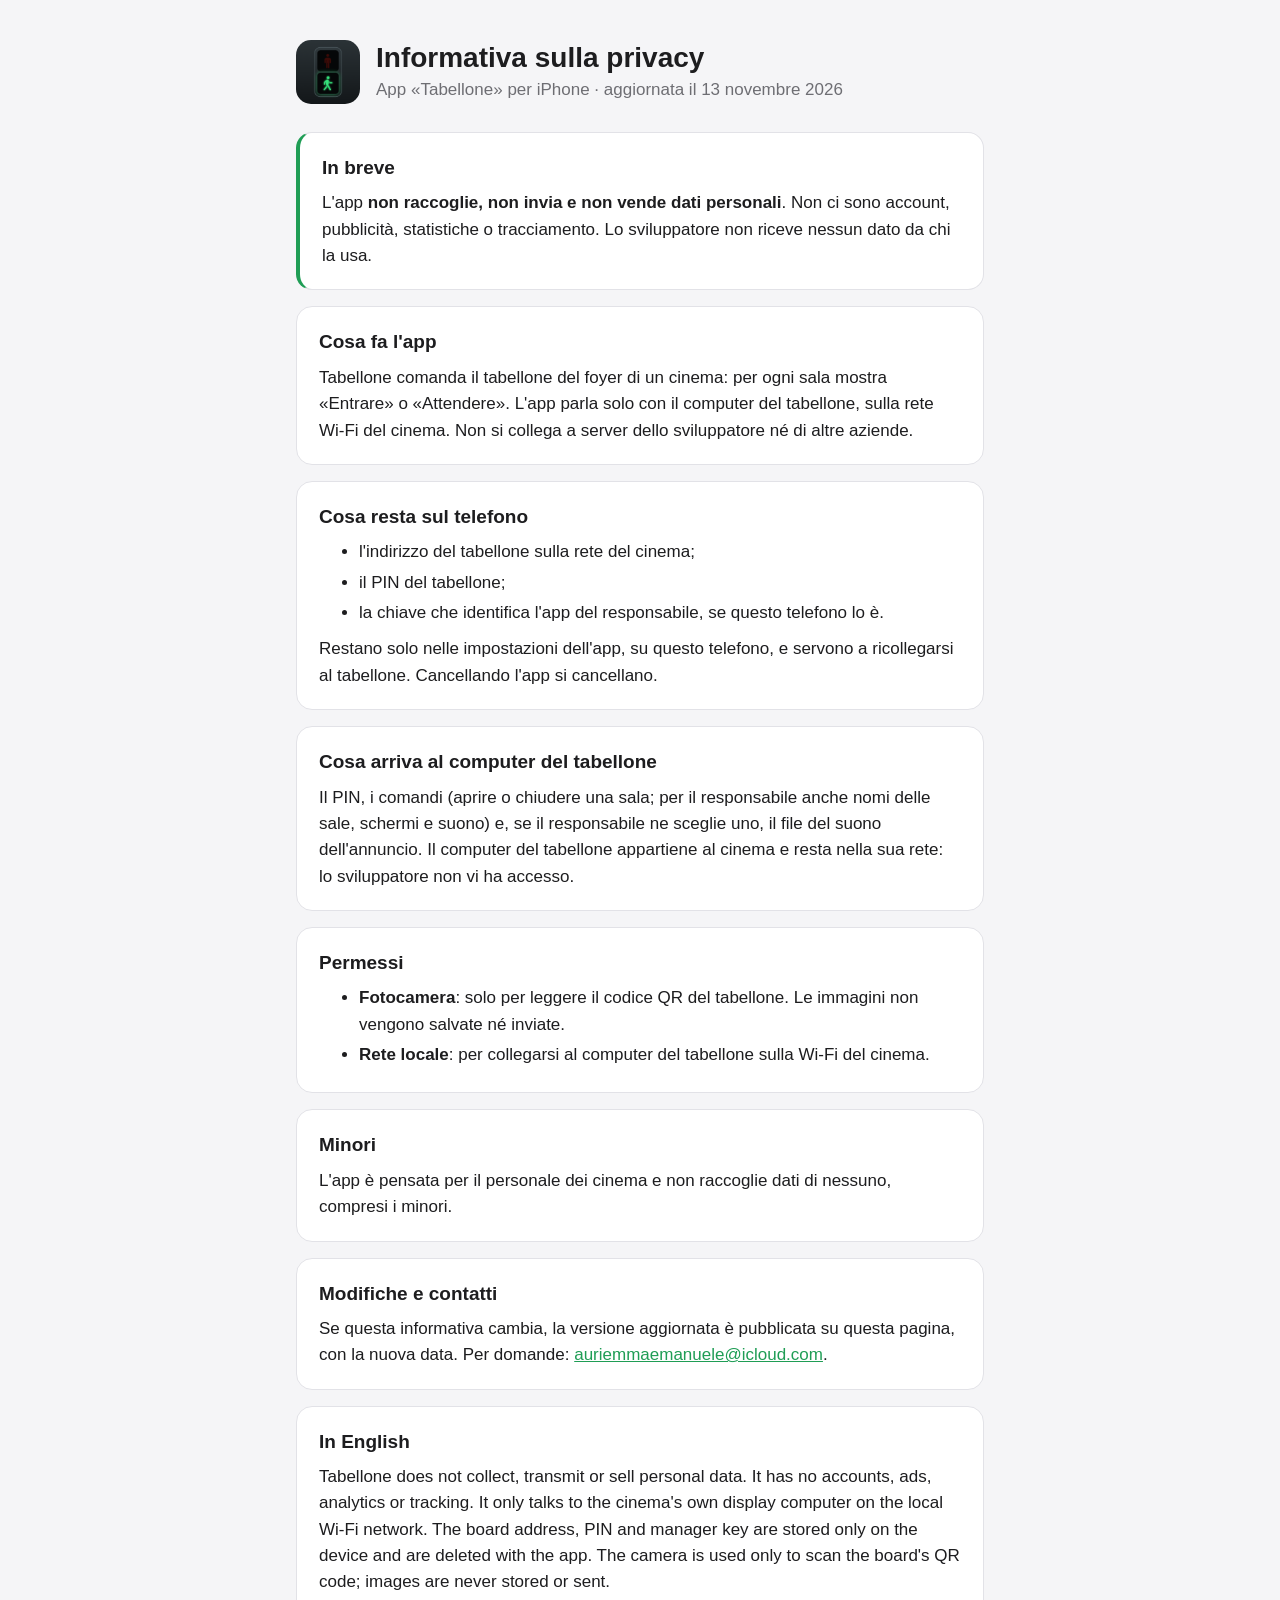
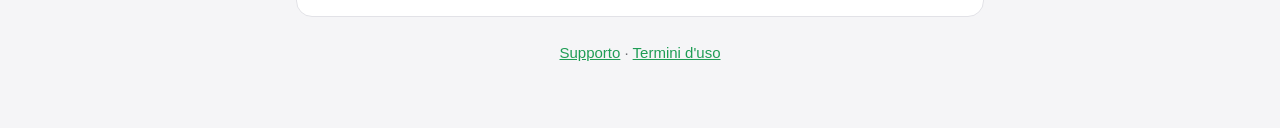
==== privacy.html @ ee517959 "Pagine di supporto, privacy e termini d'uso dell'app Tabellone Co-Authored-By: Claude Opus 5.5 <nore" ====
<!doctype html>
<html lang="it">
<head>
<meta charset="utf-8">
<meta name="viewport" content="width=device-width, initial-scale=1">
<title>Tabellone – Privacy</title>
<link rel="icon" href="icona.png">
<link rel="stylesheet" href="stile.css">
</head>
<body>
<main>
  <header>
    <img src="icona.png" alt="">
    <div>
      <h1>Informativa sulla privacy</h1>
      <p>App «Tabellone» per iPhone · aggiornata il 13 novembre 2026</p>
    </div>
  </header>

  <section class="breve">
    <h2>In breve</h2>
    <p>L'app <strong>non raccoglie, non invia e non vende dati personali</strong>. Non ci sono account, pubblicità, statistiche o tracciamento. Lo sviluppatore non riceve nessun dato da chi la usa.</p>
  </section>

  <section>
    <h2>Cosa fa l'app</h2>
    <p>Tabellone comanda il tabellone del foyer di un cinema: per ogni sala mostra «Entrare» o «Attendere». L'app parla solo con il computer del tabellone, sulla rete Wi‑Fi del cinema. Non si collega a server dello sviluppatore né di altre aziende.</p>
  </section>

  <section>
    <h2>Cosa resta sul telefono</h2>
    <ul>
      <li>l'indirizzo del tabellone sulla rete del cinema;</li>
      <li>il PIN del tabellone;</li>
      <li>la chiave che identifica l'app del responsabile, se questo telefono lo è.</li>
    </ul>
    <p>Restano solo nelle impostazioni dell'app, su questo telefono, e servono a ricollegarsi al tabellone. Cancellando l'app si cancellano.</p>
  </section>

  <section>
    <h2>Cosa arriva al computer del tabellone</h2>
    <p>Il PIN, i comandi (aprire o chiudere una sala; per il responsabile anche nomi delle sale, schermi e suono) e, se il responsabile ne sceglie uno, il file del suono dell'annuncio. Il computer del tabellone appartiene al cinema e resta nella sua rete: lo sviluppatore non vi ha accesso.</p>
  </section>

  <section>
    <h2>Permessi</h2>
    <ul>
      <li><strong>Fotocamera</strong>: solo per leggere il codice QR del tabellone. Le immagini non vengono salvate né inviate.</li>
      <li><strong>Rete locale</strong>: per collegarsi al computer del tabellone sulla Wi‑Fi del cinema.</li>
    </ul>
  </section>

  <section>
    <h2>Minori</h2>
    <p>L'app è pensata per il personale dei cinema e non raccoglie dati di nessuno, compresi i minori.</p>
  </section>

  <section>
    <h2>Modifiche e contatti</h2>
    <p>Se questa informativa cambia, la versione aggiornata è pubblicata su questa pagina, con la nuova data. Per domande: <a href="mailto:auriemmaemanuele@icloud.com">auriemmaemanuele@icloud.com</a>.</p>
  </section>

  <section>
    <h2 lang="en">In English</h2>
    <p lang="en">Tabellone does not collect, transmit or sell personal data. It has no accounts, ads, analytics or tracking. It only talks to the cinema's own display computer on the local Wi‑Fi network. The board address, PIN and manager key are stored only on the device and are deleted with the app. The camera is used only to scan the board's QR code; images are never stored or sent.</p>
  </section>

  <footer><a href="index.html">Supporto</a> · <a href="termini.html">Termini d'uso</a></footer>
</main>
</body>
</html>
---- stile.css ----
:root {
  --sfondo: #f5f5f7;
  --carta: #ffffff;
  --testo: #1d1d1f;
  --tenue: #6e6e73;
  --bordo: #e2e2e7;
  --verde: #1f9d55;
  --rosso: #e0362c;
  color-scheme: light;
}
@media (prefers-color-scheme: dark) {
  :root:not([data-theme="light"]) {
    --sfondo: #181c20;
    --carta: #22272c;
    --testo: #f2f2f4;
    --tenue: #a1a1a8;
    --bordo: #33393f;
    --verde: #34d378;
    --rosso: #ff5b4f;
    color-scheme: dark;
  }
}
:root[data-theme="dark"] {
  --sfondo: #181c20;
  --carta: #22272c;
  --testo: #f2f2f4;
  --tenue: #a1a1a8;
  --bordo: #33393f;
  --verde: #34d378;
  --rosso: #ff5b4f;
  color-scheme: dark;
}
* { box-sizing: border-box; }
body {
  margin: 0;
  background: var(--sfondo);
  color: var(--testo);
  font: 17px/1.55 -apple-system, BlinkMacSystemFont, "Segoe UI", Roboto, "Helvetica Neue", Arial, sans-serif;
  -webkit-text-size-adjust: 100%;
}
main { max-width: 720px; margin: 0 auto; padding: 40px 16px 64px; }
header { display: flex; align-items: center; gap: 16px; margin-bottom: 28px; }
header img { width: 64px; height: 64px; border-radius: 15px; flex: none; }
header h1 { margin: 0; font-size: 28px; line-height: 1.2; }
header p { margin: 2px 0 0; color: var(--tenue); }
section {
  background: var(--carta);
  border: 1px solid var(--bordo);
  border-radius: 16px;
  padding: 20px 22px;
  margin: 0 0 16px;
}
h2 { margin: 0 0 8px; font-size: 19px; }
p, ul, ol { margin: 0 0 10px; }
p:last-child, ul:last-child, ol:last-child { margin-bottom: 0; }
li { margin: 4px 0; }
.breve { border-left: 4px solid var(--verde); }
a { color: var(--verde); }
.piccolo { color: var(--tenue); font-size: 15px; }
footer { color: var(--tenue); font-size: 15px; text-align: center; margin-top: 24px; }
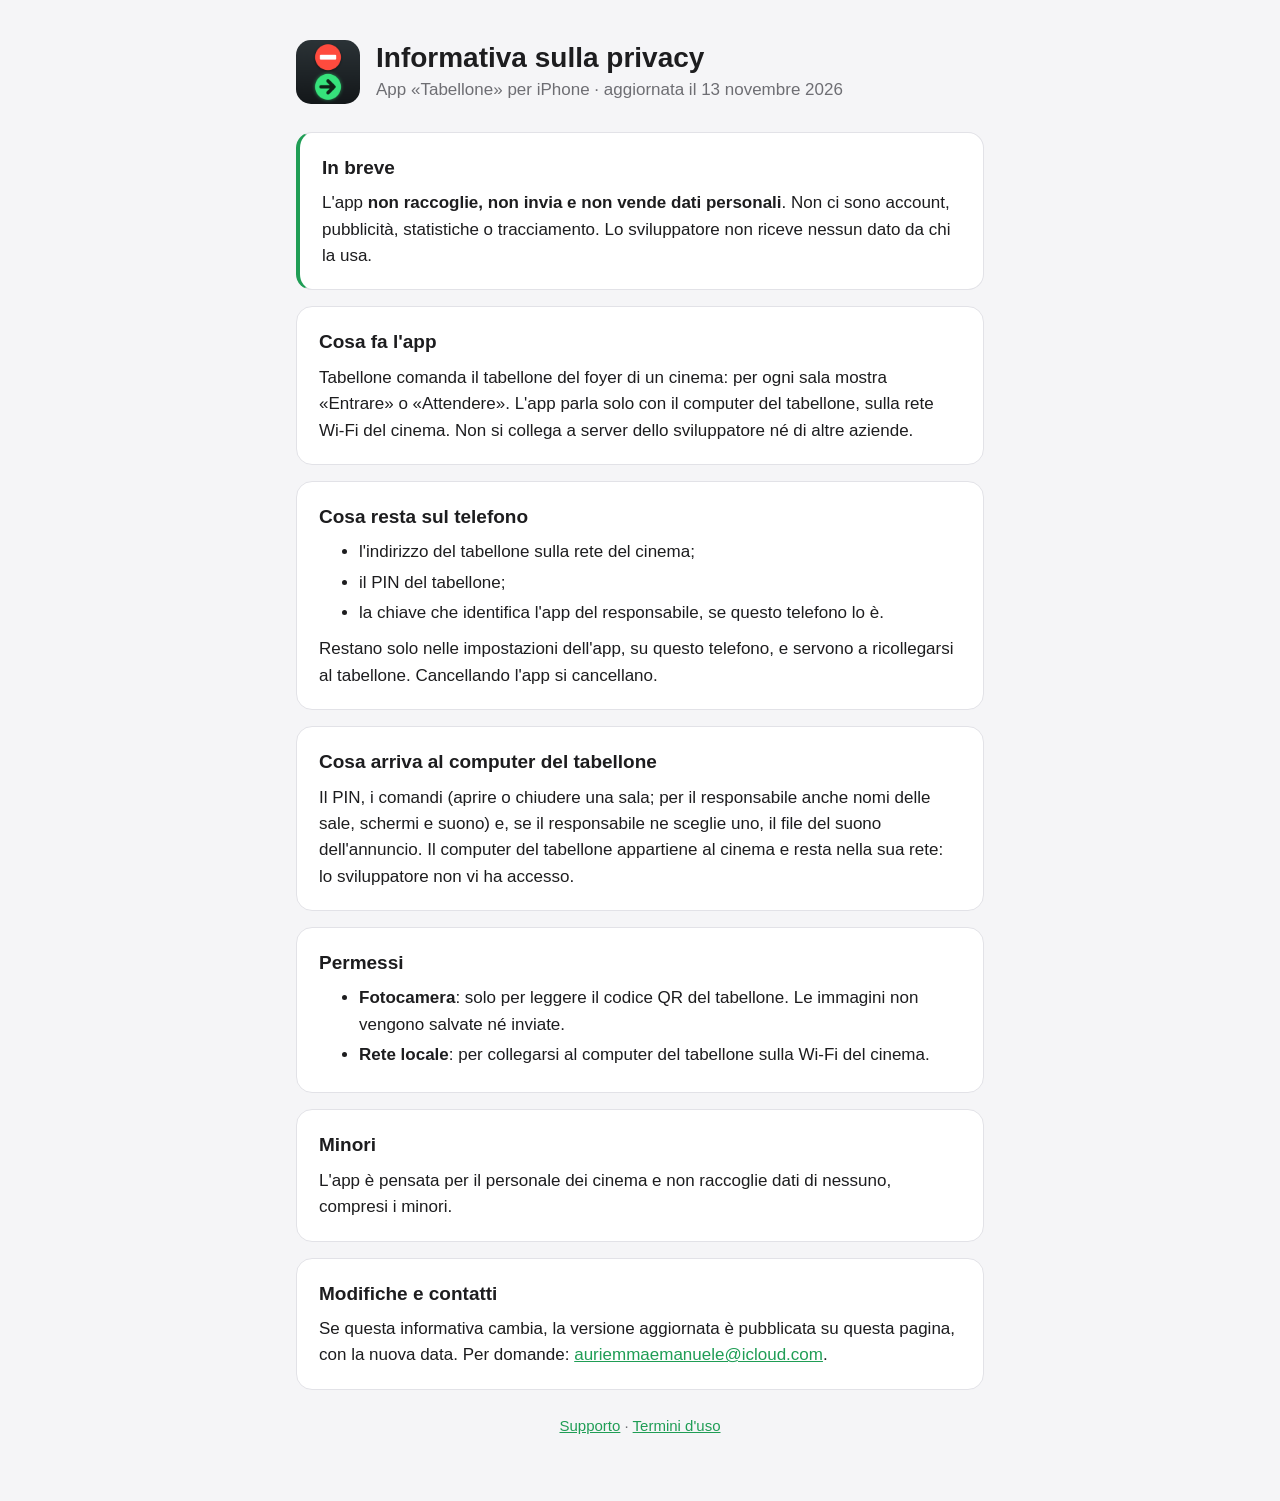
==== commit 466d331b: "Privacy solo in italiano e nuova icona Co-Authored-By: Claude Opus 5.5 <noreply@anthropic.com>" ====
--- a/privacy.html
+++ b/privacy.html
@@ -60,11 +60,6 @@
     <p>Se questa informativa cambia, la versione aggiornata è pubblicata su questa pagina, con la nuova data. Per domande: <a href="mailto:auriemmaemanuele@icloud.com">auriemmaemanuele@icloud.com</a>.</p>
   </section>
 
-  <section>
-    <h2 lang="en">In English</h2>
-    <p lang="en">Tabellone does not collect, transmit or sell personal data. It has no accounts, ads, analytics or tracking. It only talks to the cinema's own display computer on the local Wi‑Fi network. The board address, PIN and manager key are stored only on the device and are deleted with the app. The camera is used only to scan the board's QR code; images are never stored or sent.</p>
-  </section>
-
   <footer><a href="index.html">Supporto</a> · <a href="termini.html">Termini d'uso</a></footer>
 </main>
 </body>
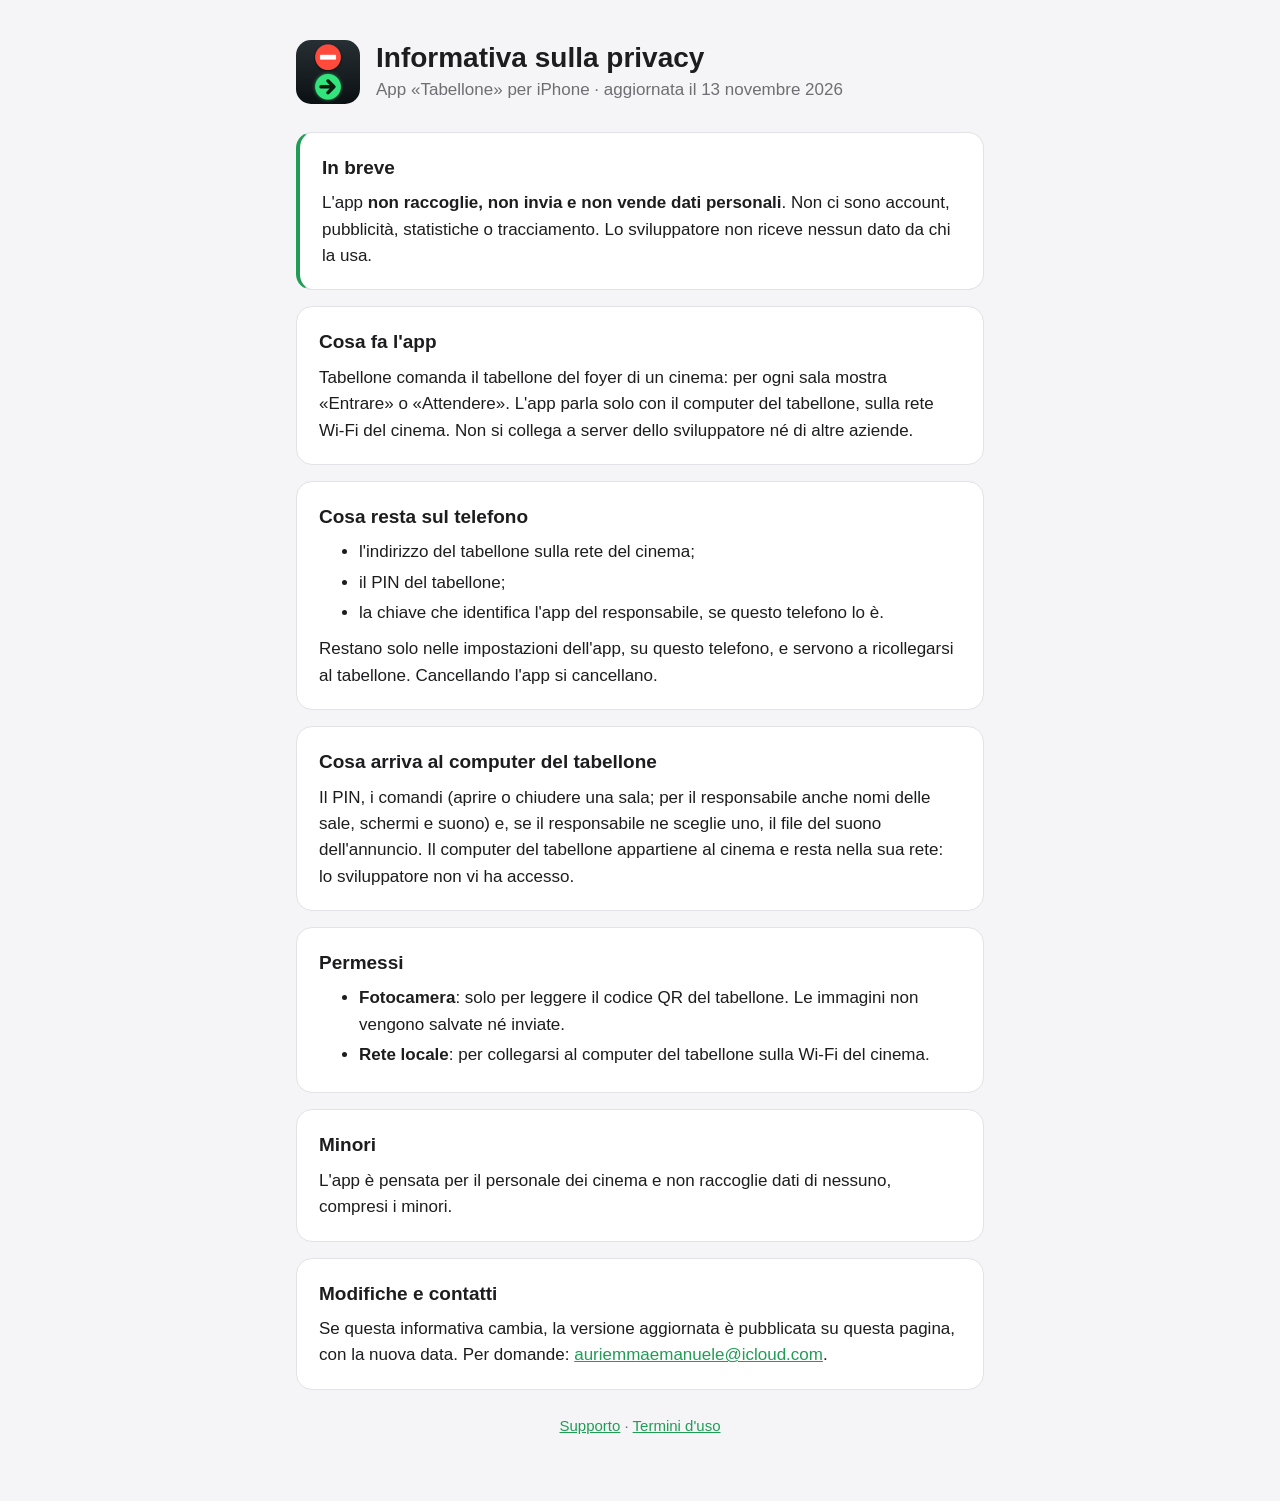
==== commit c64418e5: "Solo supporto, privacy e termini Co-Authored-By: Claude Opus 5.5 <noreply@anthropic.com>" ====
--- a/privacy.html
+++ b/privacy.html
@@ -4,13 +4,74 @@
 <meta charset="utf-8">
 <meta name="viewport" content="width=device-width, initial-scale=1">
 <title>Tabellone – Privacy</title>
-<link rel="icon" href="icona.png">
-<link rel="stylesheet" href="stile.css">
+<link rel="icon" href="[data-uri]">
+<style>
+  :root {
+    --sfondo: #f5f5f7;
+    --carta: #ffffff;
+    --testo: #1d1d1f;
+    --tenue: #6e6e73;
+    --bordo: #e2e2e7;
+    --verde: #1f9d55;
+    --rosso: #e0362c;
+    color-scheme: light;
+  }
+  @media (prefers-color-scheme: dark) {
+    :root:not([data-theme="light"]) {
+      --sfondo: #181c20;
+      --carta: #22272c;
+      --testo: #f2f2f4;
+      --tenue: #a1a1a8;
+      --bordo: #33393f;
+      --verde: #34d378;
+      --rosso: #ff5b4f;
+      color-scheme: dark;
+    }
+  }
+  :root[data-theme="dark"] {
+    --sfondo: #181c20;
+    --carta: #22272c;
+    --testo: #f2f2f4;
+    --tenue: #a1a1a8;
+    --bordo: #33393f;
+    --verde: #34d378;
+    --rosso: #ff5b4f;
+    color-scheme: dark;
+  }
+  * { box-sizing: border-box; }
+  body {
+    margin: 0;
+    background: var(--sfondo);
+    color: var(--testo);
+    font: 17px/1.55 -apple-system, BlinkMacSystemFont, "Segoe UI", Roboto, "Helvetica Neue", Arial, sans-serif;
+    -webkit-text-size-adjust: 100%;
+  }
+  main { max-width: 720px; margin: 0 auto; padding: 40px 16px 64px; }
+  header { display: flex; align-items: center; gap: 16px; margin-bottom: 28px; }
+  header img { width: 64px; height: 64px; border-radius: 15px; flex: none; }
+  header h1 { margin: 0; font-size: 28px; line-height: 1.2; }
+  header p { margin: 2px 0 0; color: var(--tenue); }
+  section {
+    background: var(--carta);
+    border: 1px solid var(--bordo);
+    border-radius: 16px;
+    padding: 20px 22px;
+    margin: 0 0 16px;
+  }
+  h2 { margin: 0 0 8px; font-size: 19px; }
+  p, ul, ol { margin: 0 0 10px; }
+  p:last-child, ul:last-child, ol:last-child { margin-bottom: 0; }
+  li { margin: 4px 0; }
+  .breve { border-left: 4px solid var(--verde); }
+  a { color: var(--verde); }
+  .piccolo { color: var(--tenue); font-size: 15px; }
+  footer { color: var(--tenue); font-size: 15px; text-align: center; margin-top: 24px; }
+</style>
 </head>
 <body>
 <main>
   <header>
-    <img src="icona.png" alt="">
+    <img src="[data-uri]" alt="">
     <div>
       <h1>Informativa sulla privacy</h1>
       <p>App «Tabellone» per iPhone · aggiornata il 13 novembre 2026</p>
@@ -60,7 +121,7 @@
     <p>Se questa informativa cambia, la versione aggiornata è pubblicata su questa pagina, con la nuova data. Per domande: <a href="mailto:auriemmaemanuele@icloud.com">auriemmaemanuele@icloud.com</a>.</p>
   </section>
 
-  <footer><a href="index.html">Supporto</a> · <a href="termini.html">Termini d'uso</a></footer>
+  <footer><a href="supporto.html">Supporto</a> · <a href="termini.html">Termini d'uso</a></footer>
 </main>
 </body>
 </html>
